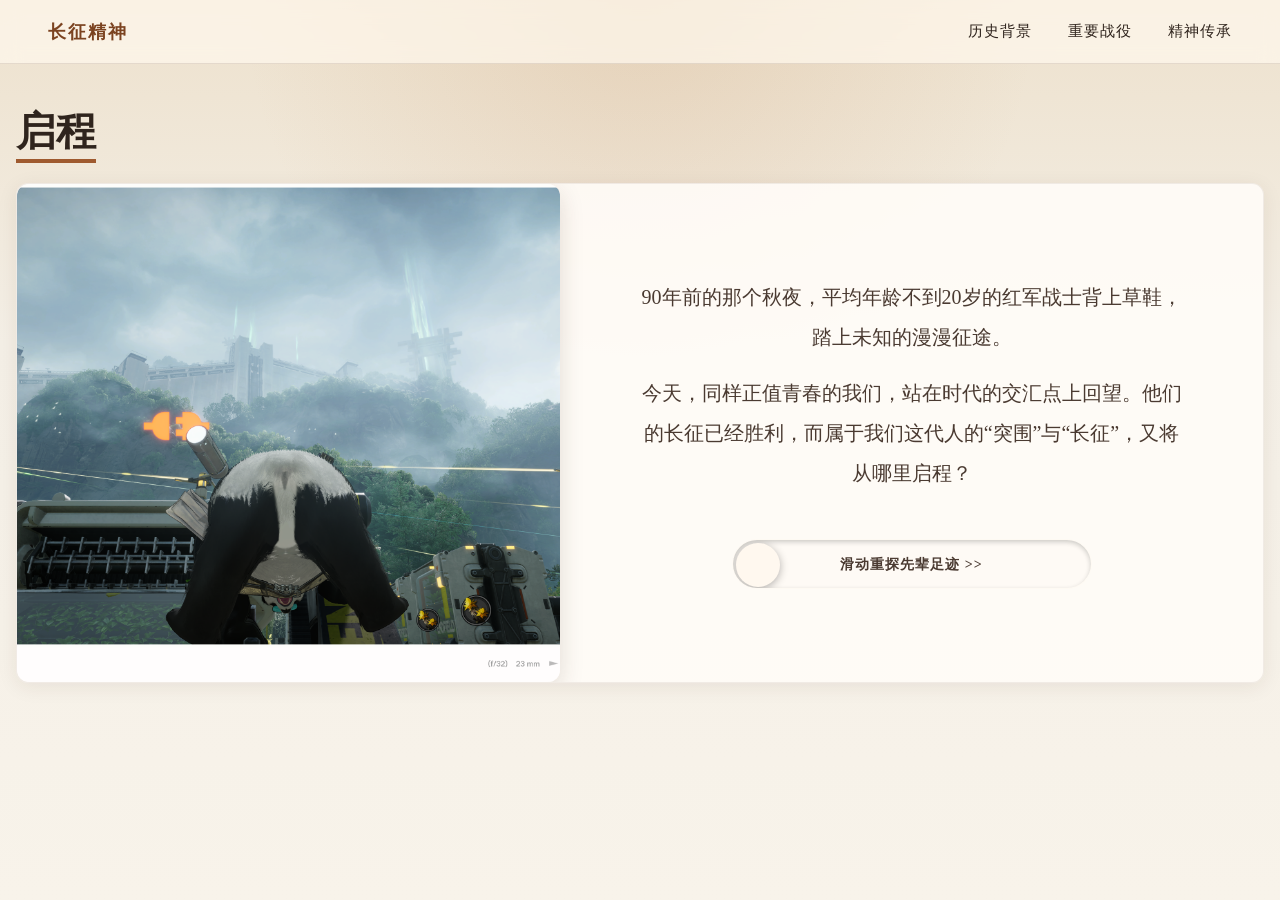
==== page2.html @ 182c7736 "Add files via upload" ====
<!DOCTYPE html>
<html lang="zh-CN">
<head>
    <meta charset="UTF-8">
    <meta name="viewport" content="width=device-width, initial-scale=1.0">
    <title>第二页</title>
    <link rel="stylesheet" href="css/page2.css">
</head>
<body>
    <!-- 顶部导航栏 -->
    <nav class="navbar">
        <a href="index.html" class="nav-logo">长征精神</a>
        <ul class="nav-links">
            <li>
                <a href="page2.html">历史背景</a>
                <ul class="submenu">
                    <li><a href="#">启程</a></li>
                    <li><a href="#">四渡赤水河</a></li>
                    <li><a href="#">巧渡金沙江</a></li>
                    <li><a href="#">飞夺泸定桥</a></li>
                    <li><a href="#">过雪山、过草地</a></li>
                    <li><a href="#">会宁会师</a></li>
                </ul>
            </li>
            <li><a href="#">重要战役</a></li>
            <li><a href="#">精神传承</a></li>
        </ul>
    </nav>
    <!-- 侧边路线图 -->
    <div class="route-wrapper">
        <div class="route-img">
            <img src="resources/img/长征路线图1.jpg">
            <svg class="route-line" viewBox="0 0 1255 900">
                <path d="M1033.5 807.5C815.5 918.5 594.4 736.1 560 714.5L516 685.5C539 843 369.5 776 319 776V572C382.6 559.2 350.833 526.333 327 511.5C361 447.1 377.833 387 382 365C437.6 318.6 472.833 248.333 483.5 219" fill="transparent" stroke="#a33" stroke-width="4" stroke-dasharray="16 8" id="route-path" />
                <g class="moving-star" id="star-group">
                    <image href="resources/img/红星.png" x="-15" y="-15" width="30" height="30" />
                    <text x="0" y="35" fill="black" font-size="18" font-weight="bold" text-anchor="middle">
                        中央红军
                    </text>
                </g>
            </svg>
        </div>
        <button class="route-btn">查看路线图</button>
    </div>
    <audio id="bg-music" src="resources/audio/五四特别版错位时空.m4a" loop></audio>
    <!-- 内容部分 -->
    <!--四渡赤水河视频-->
    <div class="video-wrapper">
        <p>待定</p>
        <video id="sidu-video" src="resources/video/待定.mp4" muted loop></video>
    </div>
    <!--正文-->
    <main class="main-content">
        <div class="first-content">
            <span class="chapter-title">启程</span>
            <article class="article-qicheng">
                <div class="main-card" id="card1">
                    <img src="resources/img/待定.png" alt="长征出发">
                    <div class="card-content">
                        <h3>启程 · 告别瑞金</h3>
                        <p>1934年10月，第五次反“围剿”失败。中央红军主力8.6万人趁着夜色跨过于都河，被迫实行战略转移。没有欢送，只有夜色与秋风，这是一场向着未知的悲壮远征，却意外成为了中国命运的伟大转折。</p>
                    </div>
                </div>
                <div class="text-content">
                    <p>90年前的那个秋夜，平均年龄不到20岁的红军战士背上草鞋，踏上未知的漫漫征途。</p>
                    <p>今天，同样正值青春的我们，站在时代的交汇点上回望。他们的长征已经胜利，而属于我们这代人的“突围”与“长征”，又将从哪里启程？</p>
                    <div class="slider-container">
                        <div class="slider-track">
                            <div class="slider-bg"></div>
                            <span class="slider-text">滑动重探先辈足迹 &gt;&gt;</span>
                            <div class="slider-handle"></div>
                        </div>
                    </div>
                </div>
            </article>
        </div>
        <div class="follow-content" id="follow-article">
            <span class="chapter-title">四渡赤水河</span>
            <article class="article-sidu">
                <div class="main-card" id="card1">
                    <img src="resources/img/待定.png" alt="长征出发">
                    <div class="card-content">
                        <h3>四渡赤水 · 伟人的“神来之笔”</h3>
                        <p>一场 3 万人对抗 40 万人的绝地反击。在川黔滇交界的崇山峻岭中，红军以高度的机动性，穿插迂回，硬生生在敌人的铜墙铁壁中撕开了一条生路。</p>
                    </div>
                </div>
                <h3 class="article-subtitle">兵力对比</h3>
                <div class="strength-comparison">
                    <div class="strength-card red-army">
                        <div class="army-label">中央红军</div>
                        <div class="army-number">30,000</div>
                        <p class="army-desc">装备简陋，刚经历湘江战役惨重损失，急需修整。</p>
                    </div>
                    <div class="vs-divider">VS</div>
                    <div class="strength-card enemy-army">
                        <div class="army-label">国民党军</div>
                        <div class="army-number">400,000+</div>
                        <p class="army-desc">多路合围，蒋介石坐镇贵阳督战，企图毕其功于一役。</p>
                    </div>
                </div>
                <h3 class="article-subtitle">四渡过程</h3>
                <section class="sticky-scroll-container" id="sidu-detail-section">
                    <div class="sticky-viewport">
                        <div class="timeline-container">
                            <div class="timeline-track">
                                <div class="timeline-progress" id="scroll-progress-bar"></div>
                            </div>
                            <div class="timeline-points">
                                <div class="point active"><span>一渡</span></div>
                                <div class="point"><span>二渡</span></div>
                                <div class="point"><span>三渡</span></div>
                                <div class="point"><span>四渡</span></div>
                            </div>
                        </div>
                        <div class="sticky-text-area">
                            <div class="scroll-card active" data-index="0">
                                <h2>一渡赤水</h2>
                                <h3>01. 兵围土城，转战扎西</h3>
                                <p>1935年1月，土城战役中，面对兵力与装备的悬殊差距以及源源不断的敌军后援，毛主席当机立断暂缓北渡长江计划。红军主力挥师向西，一渡赤水，成功拿下云南扎西地区，暂避敌方锋芒。</p>
                            </div>
                            <div class="scroll-card" data-index="1">
                                <h2>二渡赤水</h2>
                                <h3>02. 出其不意，杀回马枪</h3>
                                <p>1935年2月18日，红军突然从扎西掉头东进，二渡赤水。这记漂亮的“回马枪”打得贵州军阀措手不及，短短5天接连攻克桐梓、娄山关与遵义，以极小代价取得长征以来的首次大胜！</p>
                            </div>
                            <div class="scroll-card" data-index="2">
                                <h2>三渡赤水</h2>
                                <h3>03. 大张旗鼓，调虎离山</h3>
                                <p>1935年3月10日，面对30多万大军围剿，红军凭借破译的敌军密电，避开重兵防御的打鼓新场。随后大张旗鼓向西三渡赤水，以一个团佯装主力诱敌向川南，真正的主力则隐蔽在赤水河畔的深山中伺机而动。</p>
                            </div>
                            <div class="scroll-card" data-index="3">
                                <h2>四渡赤水</h2>
                                <h3>04. 兵临贵阳，跳出重围</h3>
                                <p>1935年3月21日，红军主力第四次东渡赤水。部队佯攻遵义，实则南下直逼贵阳，吓得亲自督战的蒋介石急调云南守军救援。红军趁机虚晃一枪，直插兵力空虚的云南，成功渡过金沙江，彻底跳出40万大军的包围圈！</p>
                            </div>
                        </div>
                        <div class="sticky-img-area">
                            <img src="resources/img/待定.png" class="scroll-img active" data-index="0" alt="兵临江畔">
                            <img src="resources/img/待定.png" class="scroll-img" data-index="1" alt="夺取渡船">
                            <img src="resources/img/待定.png" class="scroll-img" data-index="2" alt="七天七夜">
                            <img src="resources/img/待定.png" class="scroll-img" data-index="3" alt="七天七夜">
                        </div>
                    </div>
                </section>
                <div class="gap" id="sidu-gap">
                    <div class="quote-wrapper" id="sidu-quote-container">
                        <blockquote class="sidu-quote">
                            <p>长征是独一无二的，长征是无与伦比的。而四渡赤水又是“长征史上最光彩神奇的篇章”。</p>
                            <cite>哈里森·索尔兹伯里《长征——前所未闻的故事》</cite>
                        </blockquote>
                    </div>
                </div>
                <div class="blank"></div>
            </article>
            <span class="chapter-title">巧渡金沙江</span>
            <article class="article-qiaodu">
                <div class="main-card" id="card1">
                    <img src="resources/img/待定.png" alt="长征出发">
                    <div class="card-content">
                        <h3>巧渡金沙江 · 跃出数十万大军重围</h3>
                        <p>“金沙水拍云崖暖”。金沙江，两侧悬崖峭壁，江水波涛汹涌，是阻挡红军北上的天然绝境。前有天险，后有几十万追兵，红军在这里上演了一场堪称奇迹的“生死大渡河”，从此彻底跳出了敌人的包围圈，掌握了长征的战略主动权。</p>
                    </div>
                </div>
                <div class="data-panel" id="qiaodu-data-panel">
                    <div class="data-card">
                        <div class="data-number" data-target="6">0</div>
                        <div class="data-unit">只</div>
                        <div class="data-desc">仅靠找到的破旧木船</div>
                    </div>
                    <div class="data-card">
                        <div class="data-number" data-target="37">0</div>
                        <div class="data-unit">名</div>
                        <div class="data-desc">当地老船工不眠不休</div>
                    </div>
                    <div class="data-card">
                        <div class="data-number" data-target="7">0</div>
                        <div class="data-unit">天夜</div>
                        <div class="data-desc">历经极限往返运输</div>
                    </div>
                    <div class="data-card">
                        <div class="data-number" data-target="30000">0</div>
                        <div class="data-unit">人+</div>
                        <div class="data-desc">中央红军全部安全渡江</div>
                    </div>
                    <div class="data-card">
                        <div class="data-number" data-target="0">0</div>
                        <div class="data-unit">伤亡</div>
                        <div class="data-desc">奇迹般无一人掉队牺牲</div>
                    </div>
                </div>
                <div class="flip-cards-container">
                    <div class="flip-card">
                        <div class="flip-card-inner">
                            <div class="flip-card-front" style="background: linear-gradient(135deg, #1e3c72, #2a5298);">
                                <h2>01</h2>
                                <h3>虚指昆明</h3>
                                <p>调虎离山</p>
                            </div>
                            <div class="flip-card-back">
                                <h3>01. 兵临昆明城</h3>
                                <p>红军摆出攻打昆明的架势，惊得云南军阀龙云急调各地守军回防。这一招“调虎离山”，瞬间让金沙江沿岸兵力空虚，为渡江撕开了防线的缺口。</p>
                            </div>
                        </div>
                    </div>
                    <div class="flip-card">
                        <div class="flip-card-inner">
                            <div class="flip-card-front" style="background: linear-gradient(135deg, #134e5e, #71b280);">
                                <h2>02</h2>
                                <h3>神兵天降</h3>
                                <p>抢占渡口</p>
                            </div>
                            <div class="flip-card-back">
                                <h3>02. 奔袭皎平渡</h3>
                                <p>趁敌人主力回防，红军主力突然掉转锋芒，以每天百余里的极限急行军直扑金沙江。先遣队化装成国军，兵不血刃控制皎平渡，并找到了极为珍贵的6只木船。</p>
                            </div>
                        </div>
                    </div>

                    <div class="flip-card">
                        <div class="flip-card-inner">
                            <div class="flip-card-front" style="background: linear-gradient(135deg, #1b4f72, #0e6655);">
                                <h2>03</h2>
                                <h3>孤舟暗渡</h3>
                                <p>七天七夜</p>
                            </div>
                            <div class="flip-card-back">
                                <h3>03. 极限的摆渡</h3>
                                <p>江水急浪高无法架桥。在江岸熊熊篝火照明下，37位老船工歇人不歇船，历经七天七夜的极限奋战，将三万多名红军战士奇迹般地全部送过对岸。</p>
                            </div>
                        </div>
                    </div>

                    <div class="flip-card">
                        <div class="flip-card-inner">
                            <div class="flip-card-front" style="background: linear-gradient(135deg, #2c3e50, #3498db);">
                                <h2>04</h2>
                                <h3>毁船封江</h3>
                                <p>绝尘而去</p>
                            </div>
                            <div class="flip-card-back">
                                <h3>04. 望江兴叹的追兵</h3>
                                <p>当十几万追兵气喘吁吁赶到江边时，江面上空空如也，只剩下红军丢弃的破草鞋。隔着汹涌的金沙江，敌军只能望江兴叹，红军自此彻底跳出包围圈！</p>
                            </div>
                        </div>
                    </div>
                </div>
            </article>
            <article class="article-qicheng">
                <div class="main-card" id="card1">
                    <img src="resources/img/待定.png" alt="长征出发">
                    <div class="card-content">
                        <h3>启程 · 告别瑞金</h3>
                        <p>1934年10月，第五次反“围剿”失败。中央红军主力8.6万人趁着夜色跨过于都河，被迫实行战略转移。没有欢送，只有夜色与秋风，这是一场向着未知的悲壮远征，却意外成为了中国命运的伟大转折。</p>
                    </div>
                </div>
            </article>
            <article class="article-qicheng">
                <div class="main-card" id="card1">
                    <img src="resources/img/待定.png" alt="长征出发">
                    <div class="card-content">
                        <h3>启程 · 告别瑞金</h3>
                        <p>1934年10月，第五次反“围剿”失败。中央红军主力8.6万人趁着夜色跨过于都河，被迫实行战略转移。没有欢送，只有夜色与秋风，这是一场向着未知的悲壮远征，却意外成为了中国命运的伟大转折。</p>
                    </div>
                </div>
            </article>
        </div>
    </main>
    <script src="js/page2.js"></script>
</body>
</html>
---- css/page2.css ----
:root {
    --bg: #f4efe6;
    --text: #2f241d;
    --accent: #9f5a2f;
    --accent-dark: #7b4320;
    --line: rgba(71, 46, 29, 0.12);
}

* {
    box-sizing: border-box;
}

body {
    margin: 0;
    min-height: 100vh;
    font-family: "Microsoft YaHei", "Noto Serif SC", serif;
    color: var(--text);
    background:
        radial-gradient(circle at top, rgba(197, 148, 101, 0.22), transparent 36%),
        linear-gradient(180deg, #ede1cd 0%, var(--bg) 38%, #f8f3ea 100%);
    /* background-color: black; */
}
/*侧边栏*/
.route-wrapper {
    position: fixed;
    display: flex;
    top: 50%;
    right: 20px;
    z-index: 50;
    align-items: center;
    opacity: 0;
    visibility: hidden;
    transition: opacity 0.3s ease, visibility 0.3s ease;
}
.route-img {
    opacity: 0;
    visibility: hidden;
    position: absolute;
    right: calc(100% + 8px);
    border-radius: 12px;
    overflow: hidden;
    box-shadow: 0 8px 24px rgba(63, 37, 21, 0.2);
    border: 1px solid rgba(80, 51, 31, 0.15);
    transition: opacity 0.25s ease, visibility 0.25s ease;
    pointer-events: none;
}
.route-img img {
    display: block;
}
.moving-star {
    transition: offset-distance 0.1s ease-out;
}
.route-line {
    position: absolute;
    top: 0;
    left: 0;
    width: 100%;
    height: 100%;
    z-index: 2;
}
.route-line path{
    stroke: #FFF8E7;
    stroke-width: 4;
    filter: drop-shadow(0 0 2px #E63946) 
            drop-shadow(0 0 4px #E63946) 
            drop-shadow(0 0 8px #D62828);
    animation:route-flow;
    animation-duration: 1s;
    animation-timing-function: linear;
    animation-iteration-count: infinite;
}

.route-wrapper:hover .route-img {
    opacity: 1;
    visibility: visible;
    pointer-events: auto;
}

.route-btn {
    display: block;
    width: 100%;
    border: 0;
    border-radius: 999px;
    padding: 10px 20px;
    font-size: 14px;
    font-weight: 700;
    font-family: "Microsoft YaHei", "Noto Serif SC", serif;
    letter-spacing: 1px;
    color: #fff8ef;
    background: linear-gradient(135deg, var(--accent), #c77b45);
    cursor: pointer;
    box-shadow: 0 8px 20px rgba(88, 46, 22, 0.3);
    transition: transform 0.2s ease, background 0.2s ease;
}

.route-btn:hover {
    transform: translateY(-2px);
    background: linear-gradient(135deg, #b66636, var(--accent-dark));
}

/*顶部导航栏*/
.navbar {
    display: flex;
    align-items: center;
    justify-content: space-between;
    padding: 0 48px;
    height: 64px;
    background: rgba(255, 248, 238, 0.72);
    backdrop-filter: blur(10px);
    border-bottom: 1px solid rgba(71, 46, 29, 0.12);
    position: sticky;
    top: 0;
    z-index: 100;
}
.nav-links {
    list-style: none;
    margin: 0;
    padding: 0;
    display: flex;
    gap: 36px;
    height: 100%;
}
.nav-links >li {
    position: static;
    display: flex;
    align-items: center;
    height: 64px;
}
.nav-links > li > a {
    text-decoration: none;
    color: #2f241d;
    font-size: 15px;
    letter-spacing: 1px;
    padding: 6px 0;
    border-bottom: 2px solid transparent;
    transition: color 0.2s, border-color 0.2s;
}
.nav-links > li:hover > a {
    color: #9f5a2f;
    border-bottom-color: #9f5a2f;
}

.submenu {
    position: absolute;
    top: 64px;
    left: 0;
    right: 0;

    display: flex;
    justify-content: center;
    gap: 40px;
    list-style: none;
    margin: 0;

    height: 64px;
    padding: 16px 48px;
    overflow: hidden;

    background: rgba(255, 248, 238, 0.95);
    backdrop-filter: blur(10px);
    border-bottom: 1px solid transparent;
    box-shadow: 0 8px 20px rgba(63, 37, 21, 0);
    z-index: 99;

    opacity: 0;
    visibility: hidden;
    transform: translateY(-15px);
    
    transition: opacity 0.3s ease, visibility 0.3s ease, transform 0.3s ease;
}

.nav-links > li:hover .submenu {
    opacity: 1;
    visibility: visible; 
    transform: translateY(0);
}

.submenu li {
    display: flex;
    align-items: center;
}

.submenu li a {
    display: block;
    padding: 6px 16px;
    font-size: 15px;
    color: var(--text);
    text-decoration: none;
    white-space: nowrap;
    border-radius: 999px;
    transition: background 0.2s, color 0.2s;
    border-bottom: none;
}

.submenu li a:hover {
    background: rgba(159, 90, 47, 0.12);
    color: var(--accent);
}

.nav-logo {
    font-size: 18px;
    font-weight: 700;
    color: #7b4320;
    text-decoration: none;
    letter-spacing: 2px;
}

/*内容栏*/

.main-content {
    width: min(1540px, calc(100% - 32px));
    margin: 40px auto;
    display: flex;
    flex-direction: column;
    align-items: center;
    gap: 20px;

    transition: all 0.8s cubic-bezier(0.25, 0.8, 0.25, 1);
    transform-origin: right center;
}
.main-content.shifted {
    width: 50%;        /* 宽度收缩 */
    margin-right: 5%;   /* 紧贴屏幕左侧留出 5% */
    /* 强制右侧不分配边距 */
    margin-left: auto; 
}
.chapter-title {
    display: block;
    width: fit-content;
    font-size: 40px;
    border-bottom: 4px solid #9f5a2f;
    font-weight: bold;
}
.article-qicheng {
    grid-column: 1 / -1;
    display: flex;
    background: rgba(255, 252, 248, 0.9);
    border-radius: 12px;
    overflow: hidden;
    box-shadow: 0 4px 20px rgba(63, 37, 21, 0.08);
    border: 1px solid rgba(80, 51, 31, 0.08);
    min-height: 500px;
}
.main-card {
    flex: 1;
    position: relative;
    display: flex;
    border-radius: 12px;
    overflow: hidden;
    box-shadow: 0 8px 24px rgba(63, 37, 21, 0.15);
}

.main-card > img {
    width: 100%;
    height: 100%;
    object-fit: cover;
    display: block;
}

.card-content {
    position: absolute;
    inset: auto 0 0 0;
    padding: 60px 30px 30px;
    background: linear-gradient(to top, rgba(20, 10, 5, 0.95) 0%, rgba(20, 10, 5, 0.5) 60%, transparent 100%);
    color: #fff8ef;

    transform: translateY(100%);
    transition: transform 0.3s ease;
    display: flex;
    flex-direction: column;
    align-items: center;
    text-align: center;
}
.card-content h3 {
    margin: 0 0 16px 0;
    font-size: 26px;
    letter-spacing: 2px;
    border-bottom: 2px solid #9f5a2f;
    padding-bottom: 8px;
    display: inline-block;
}
.card-content p {
    margin: 0;
    font-size: 16px;
    line-height: 1.8;
    color: rgba(255, 248, 239, 0.85);
    opacity: 0; 
    transition: opacity 0.3s ease 0.1s;
    
    max-width: 700px; 
}
.text-content {
    flex: 1;
    padding: 60px 80px;
    display: flex;
    flex-direction: column;
    justify-content: center;
}
.text-content p {
    margin: 0 0 16px 0;
    font-size: 20px;
    line-height: 2;
    color: #4a3a31;
    text-align: center;
}
.article-text p:last-child {
    margin-bottom: 0;
}
.main-card:hover .card-content {
    transform: translateY(0); 
}
.main-card:hover .card-content p {
    opacity: 1; 
}
.main-card::after { display: none; }
.main-card > span { display: none; }

.first-content {
    display: flex;
    flex-direction: column;
    gap: 20px;
}

.follow-content {
    opacity: 0;
    visibility: hidden;
    transform: translateY(-20px);
    max-height: 0;
    overflow: hidden;
    margin-top: 0;
    transition: all 0.6s cubic-bezier(0.25, 0.8, 0.25, 1);
}

.follow-content.show {
    opacity: 1;
    visibility: visible;
    transform: translateY(0);
    max-height: 10000px;
    margin-top: 30px;
    transition: all 0.8s cubic-bezier(0.25, 0.8, 0.25, 1);
    position: relative;

    display: flex;
    flex-direction: column;
    gap: 20px;

    overflow: visible;
}
.video-wrapper {
    position: fixed;
    top: 0;
    left: 0;
    width: 40%;
    height: 100vh;
    padding: 40px;

    background: rgba(255, 248, 238, 0.95);
    box-shadow: -10px 0 30px rgba(0,0,0,0.1);
    z-index: 1;

    transform: translateX(-100%);
    opacity: 0;
    visibility: hidden;
    border-radius: 12px;

    display: flex;
    flex-direction: column;
    align-items: center;
    justify-content: center;

    transition: all 0.8s cubic-bezier(0.25, 0.8, 0.25, 1);
    overflow: hidden;
}
.video-wrapper.show {
    transform: translateX(0);
    opacity: 1;
    visibility: visible;
}
.video-wrapper video {
    width: 100%;
    border-radius: 12px;
    box-shadow: 0 8px 24px rgba(63, 37, 21, 0.3);
}
/* 滑动条容器样式 */
.slider-container {
    margin: 30px auto 0;
    width: 100%;
    max-width: 360px;
}
/* 滑动条轨道样式 */
.slider-track {
    position: relative;
    height: 50px;
    background-color: rgba(255, 248, 239, 0.15);
    border-radius: 25px;
    border: 1px solid rgba(255, 248, 239, 0.3);
    box-shadow: inset 0 2px 5px rgba(0,0,0,0.2);
    overflow: hidden;
}
/* 滑动条背景样式 */
.slider-bg {
    position: absolute;
    top: 0;
    left: 0;
    height: 100%;
    width: 0;
    background: linear-gradient(90deg, #9f5a2f, #C0392B);
    z-index: 2;
}
/* 滑动条文案样式 */
.slider-text {
    position: absolute;
    width: 100%;
    height: 100%;
    line-height: 50px;
    text-align: center;
    color: #4a3a31;
    font-size: 14px;
    font-weight: bold;
    letter-spacing: 1px;
    z-index: 1;
    pointer-events: none;
    user-select: none;
}
/* 滑动条句柄样式 */
.slider-handle {
    position: absolute;
    top: 3px;
    left: 3px;
    width: 44px;
    height: 44px;
    background-color: #fff8ef;
    border-radius: 50%;
    box-shadow: 0 2px 8px rgba(0,0,0,0.3);
    z-index: 3;
    display: flex;
    justify-content: center;
    align-items: center;
    font-size: 20px;
    cursor: grab;
    transition: background-color 0.3s ease;
}

.slider-handle:active {
    cursor: grabbing;
}
.slider-track.success .slider-text {
    color: #fff;
    text-shadow: 0 0 5px rgba(255,255,255,0.5);
}
/* 四渡赤水 */
.article-subtitle {
    margin: 40px 0;
    width: fit-content;
    border-bottom: 3px solid #9f5a2f;
}
.strength-comparison {
    display: flex;
    justify-content: space-between;
    align-items: center;
    gap: 20px;
    width: 100%;
}
.strength-card {
    flex: 1;
    min-height: 250px;
    padding: 30px;
    border-radius: 16px;
    text-align: center;
    transition: transform 0.3s ease;

    background: rgba(255, 255, 255, 0.5);
    border: 1px solid var(--line);

    display: flex;
    flex-direction: column;
    justify-content: center;
}
.red-army .army-number {
    font-size: 48px;
    font-weight: 900;
    color: #D62828;
    margin: 10px 0;
}
.enemy-army .army-number {
    font-size: 60px;
    font-weight: 900;
    color: #2f241d;
    margin: 10px 0;
}
.army-label {
    font-size: 18px;
    color: var(--accent);
    font-weight: bold;
    letter-spacing: 2px;
}
.vs-divider {
    font-size: 24px;
    font-weight: bold;
    color: var(--accent);
    font-style: italic;
    opacity: 0.5;
}

.strength-card:hover {
    transform: translateY(-5px);
}
/* 粘性滚动切换 */
.sticky-scroll-container {
    height: 300vh;
    position: relative;
    width: 100%;
}
/* 顶部时间轴 */
.timeline-container {
    position: absolute;
    top: 350px;
    left: 10%;
    width: 80%;
    z-index: 10;
}

.timeline-track {
    position: absolute;
    top: 15px;
    left: 0;
    width: 100%;
    height: 4px;
    background: rgba(159, 90, 47, 0.15);
    border-radius: 2px;
    z-index: 1;
}

.sticky-viewport {
    position: sticky;
    top: 0;
    height: 100vh;
    width: 100%;

    background: rgba(255, 252, 248, 0.95);
    box-shadow: 0 4px 20px rgba(63, 37, 21, 0.08);
    border: 1px solid rgba(80, 51, 31, 0.08);
    border-radius: 16px;
    overflow: hidden;

    display: flex;
    align-items: center;
    justify-content: center;
    overflow: hidden;
}

.timeline-points {
    position: relative;
    z-index: 2;
    display: flex;
    justify-content: space-between;
}

.point {
    width: 30px;
    height: 30px;
    background: var(--bg);
    border: 4px solid rgba(159, 90, 47, 0.2);
    border-radius: 50%;
    display: flex;
    justify-content: center;
    align-items: center;
    transition: all 0.4s ease;
}

.point span {
    position: absolute;
    top: -25px;
    font-size: 16px;
    font-weight: bold;
    color: rgba(74, 58, 49, 0.5);
    white-space: nowrap;
    transition: color 0.4s ease;
}

.point.active {
    border-color: #D62828;
    background: #D62828;
    box-shadow: 0 0 10px rgba(214, 40, 40, 0.4);
}

.point.active span {
    color: #D62828;
}

.timeline-progress {
    height: 100%;
    width: 0%;
    background: #D62828;
    border-radius: 2px;
    transition: width 0.4s ease;
}

.sticky-text-area {
    width: 40%;
    height: 60vh;
    position: relative;
    padding-left: 5%;
}

.sticky-img-area {
    width: 50%;
    height: 70vh;
    padding-right: 5%;
    margin-left: 50px;
    position: relative;
    display: flex;
    align-items: center;
    justify-content: center;
}

.scroll-card, .scroll-img {
    position: absolute;
    top: 50%;
    transform: translateY(-50%) scale(0.95);
    opacity: 0;
    visibility: hidden;
    transition: all 0.6s cubic-bezier(0.25, 0.8, 0.25, 1);
}

.scroll-img {
    width: 100%;
    border-radius: 16px;
    box-shadow: 0 10px 30px rgba(63, 37, 21, 0.2);
}

.scroll-card.active, .scroll-img.active {
    opacity: 1;
    visibility: visible;
    transform: translateY(-50%) scale(1);
}

.scroll-card h2 {
    font-size: 48px;
    color: var(--accent);
    margin-bottom: 10px;
    border-bottom: 4px solid var(--accent);
    display: inline-block;
}

.scroll-card h3 {
    font-size: 28px;
    color: #4a3a31;
    margin: 20px 0;
}

.scroll-card p {
    font-size: 18px;
    line-height: 1.8;
    color: #666;
}
/* 引言 */
.gap {
    height: 100vh;
    display: flex;
    justify-content: center;
    align-items: center;
}
.blank {
    height: 100vh;
}
.quote-wrapper {
    width: 100%;
    padding: 60px 20px 40px;
    display: flex;
    justify-content: center;
    align-items: center;
}
.sidu-quote {
    position: relative;
    max-width: 800px;
    margin: 0;
    padding: 50px 60px;
    text-align: center;
    
    background: linear-gradient(135deg, rgba(255, 252, 248, 0.8), rgba(255, 252, 248, 0.4));
    border-radius: 20px;
    border: 1px solid rgba(159, 90, 47, 0.15);
    box-shadow: 0 15px 35px rgba(63, 37, 21, 0.08);
    
    transition: transform 0.4s ease, box-shadow 0.4s ease;
}

.sidu-quote:hover {
    transform: translateY(-5px);
    box-shadow: 0 20px 45px rgba(63, 37, 21, 0.12);
}

.sidu-quote::before {
    content: '“';
    position: absolute;
    top: -20px;
    left: 20px;
    font-size: 160px; /* 极具视觉冲击力的巨大字号 */
    font-family: "Georgia", serif; /* 强制使用衬线体，更有引用的感觉 */
    color: rgba(159, 90, 47, 0.1); /* 主题色，极低透明度作为水印底纹 */
    line-height: 1;
    z-index: 0;
    pointer-events: none;
}
.sidu-quote p {
    position: relative;
    z-index: 1; /* 确保文字在巨型引号上方 */
    font-size: 26px;
    font-weight: 900;
    letter-spacing: 4px; /* 增加字间距，更显大气 */
    margin: 0 0 25px 0;
    text-shadow: 2px 2px 4px rgba(214, 40, 40, 0.1); /* 微微的红色光晕 */
}

.sidu-quote cite {
    position: relative;
    z-index: 1;
    display: block;
    font-size: 18px;
    color: #555;
    letter-spacing: 1px;
    text-align: right;
}

/* 巧渡金沙江 */
.data-panel {
    display: grid;
    grid-template-columns: repeat(5, 1fr);
    gap: 20px;
    margin: 50px 0;
    width: 100%;
}

.data-card {
    background: rgba(255, 255, 255, 0.6);
    border: 1px solid var(--line);
    border-radius: 16px;
    padding: 30px 15px;
    text-align: center;
    box-shadow: 0 4px 15px rgba(63, 37, 21, 0.05);
    transition: transform 0.3s ease, box-shadow 0.3s ease;
    
    display: flex;
    flex-direction: column;
    align-items: center;
    justify-content: center;
}

.data-card:hover {
    transform: translateY(-8px);
    box-shadow: 0 12px 25px rgba(63, 37, 21, 0.12);
}
/* 数字 */
.data-number {
    font-size: 52px;
    font-weight: 900;
    color: #D62828; 
    line-height: 1;
    margin-bottom: 5px;
}
/* 数字单位 */
.data-unit {
    font-size: 16px;
    font-weight: bold;
    color: var(--accent);
    margin-bottom: 15px;
    padding-bottom: 10px;
    border-bottom: 2px solid rgba(159, 90, 47, 0.2);
    width: 60%;
}
/* 底部描述文字 */
.data-desc {
    font-size: 14px;
    color: #555;
    line-height: 1.6;
}
/*翻转卡片*/
.flip-cards-container {
    display: grid;
    grid-template-columns: repeat(2,1fr);
    gap: 25px;
    width: 100%;
    margin: 40px 0;
}
.flip-card {
    background-color: transparent;
    height: 380px;
    perspective: 1000px;
    cursor: pointer;
}
.flip-card-inner {
    position: relative;
    width: 100%;
    height: 100%;
    text-align: center;
    transition: transform 0.8s cubic-bezier(0.4, 0.2, 0.2, 1);
    transform-style: preserve-3d;
}
.flip-card:hover .flip-card-inner {
    transform: rotateY(180deg);
}
/* 通用样式 */
.flip-card-front, .flip-card-back {
    position: absolute;
    width: 100%;
    height: 100%;
    -webkit-backface-visibility: hidden;
    backface-visibility: hidden;
    border-radius: 16px;
    box-shadow: 0 10px 30px rgba(63, 37, 21, 0.15);
    display: flex;
    flex-direction: column;
    justify-content: center;
    align-items: center;
    padding: 30px;
}
/* 正面专属样式 */
.flip-card-front {
    color: #fff8ef;
}
.flip-card-front h2 {
    font-size: 80px;
    font-weight: 900;
    opacity: 0.15;
    position: absolute;
    top: -10px;
    left: 20px;
    margin: 0;
    font-family: "Georgia", serif;
}
.flip-card-front h3 {
    font-size: 32px;
    margin: 0 0 10px 0;
    letter-spacing: 2px;
    z-index: 1;
}
.flip-card-front p {
    font-size: 18px;
    opacity: 0.8;
    z-index: 1;
    letter-spacing: 1px;
}
/* 背面专属样式 */
.flip-card-back {
    background: #1a2a22;
    color: #fff8ef;
    transform: rotateY(180deg);
}
.flip-card-back h3 {
    font-size: 22px;
    color: #e6b981;
    border-bottom: 2px solid rgba(230, 185, 129, 0.3);
    padding-bottom: 12px;
    margin-bottom: 20px;
    width: 100%;
}
.flip-card-back p {
    font-size: 15px;
    line-height: 1.8;
    text-align: justify;
    color: rgba(255, 248, 239, 0.85);
}

@media (max-width: 840px) {
    .main-content {
        grid-template-columns: repeat(2, 1fr);
    }
}

@media (max-width: 480px) {
    .main-content {
        grid-template-columns: 1fr;
    }

    .navbar {
        padding: 0 20px;
    }
}

@media (max-width: 768px) {
    .strength-comparison {
        flex-direction: column;
    }
    .vs-divider {
        margin: 10px 0;
    }
}

@media (max-width: 1024px) {
    .data-panel { grid-template-columns: repeat(3, 1fr); }
}
@media (max-width: 600px) {
    .data-panel { grid-template-columns: repeat(2, 1fr); }
}

@media (max-width: 1200px) {
    .flip-cards-container { grid-template-columns: repeat(2, 1fr); }
}
@media (max-width: 600px) {
    .flip-cards-container { grid-template-columns: 1fr; }
    .flip-card { height: 320px; }
}

@keyframes route-flow {
    from{
        stroke-dashoffset: 24;
    }
    to{
        stroke-dashoffset: 0;
    }
}
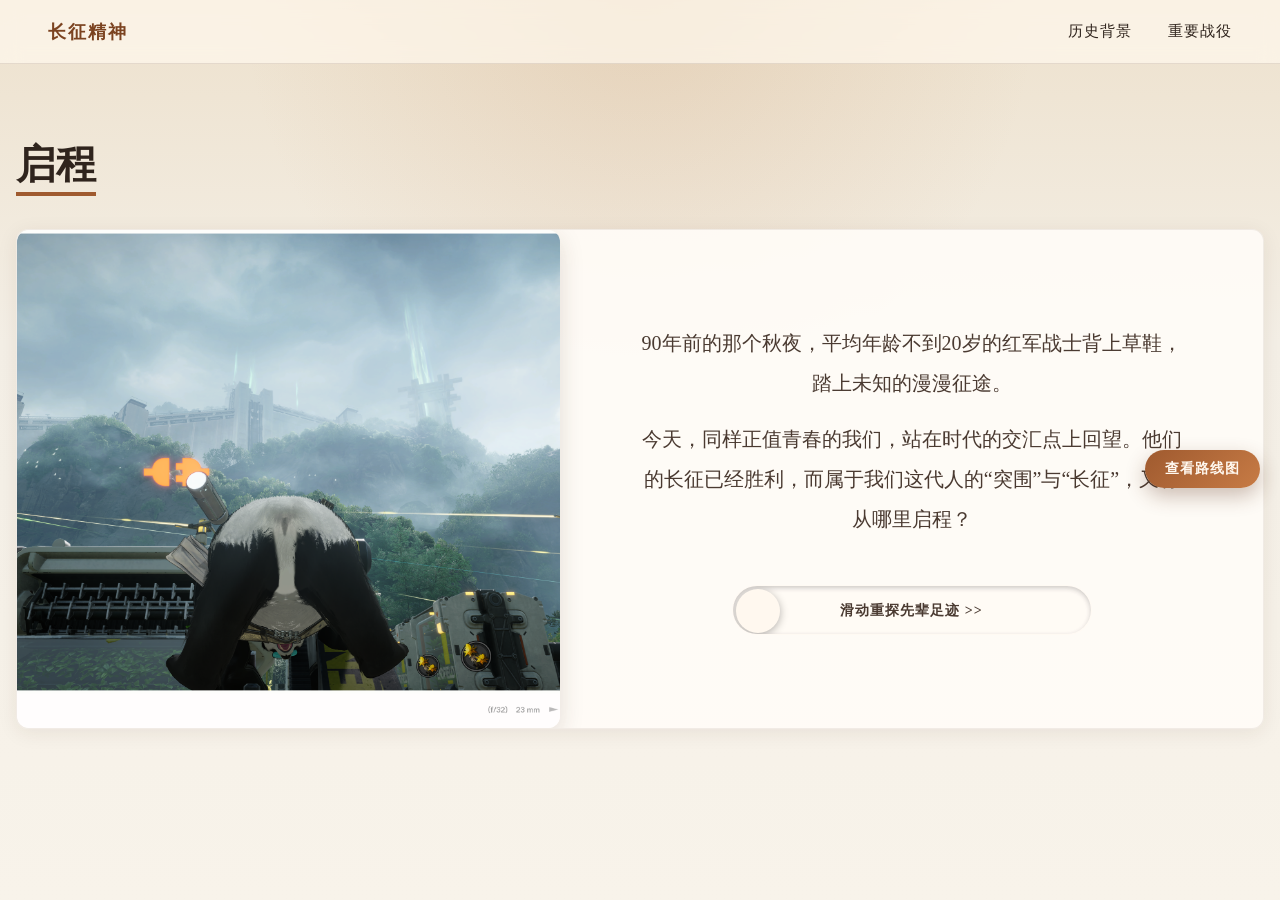
==== commit e8c42b3a: "Add files via upload" ====
--- a/page2.html
+++ b/page2.html
@@ -7,6 +7,8 @@
     <link rel="stylesheet" href="css/page2.css">
 </head>
 <body>
+    <canvas id="rain-canvas"></canvas>
+    <canvas id="snow-canvas"></canvas>
     <!-- 顶部导航栏 -->
     <nav class="navbar">
         <a href="index.html" class="nav-logo">长征精神</a>
@@ -14,16 +16,15 @@
             <li>
                 <a href="page2.html">历史背景</a>
                 <ul class="submenu">
-                    <li><a href="#">启程</a></li>
-                    <li><a href="#">四渡赤水河</a></li>
-                    <li><a href="#">巧渡金沙江</a></li>
-                    <li><a href="#">飞夺泸定桥</a></li>
-                    <li><a href="#">过雪山、过草地</a></li>
-                    <li><a href="#">会宁会师</a></li>
+                    <li><a href="#chapter1">启程</a></li>
+                    <li><a href="#chapter2">四渡赤水河</a></li>
+                    <li><a href="#chapter3">巧渡金沙江</a></li>
+                    <li><a href="#chapter4">飞夺泸定桥</a></li>
+                    <li><a href="#chapter5">过雪山、过草地</a></li>
+                    <li><a href="#chapter6">会宁会师</a></li>
                 </ul>
             </li>
-            <li><a href="#">重要战役</a></li>
-            <li><a href="#">精神传承</a></li>
+            <li><a href="page3.html">重要战役</a></li>
         </ul>
     </nav>
     <!-- 侧边路线图 -->
@@ -33,10 +34,14 @@
             <svg class="route-line" viewBox="0 0 1255 900">
                 <path d="M1033.5 807.5C815.5 918.5 594.4 736.1 560 714.5L516 685.5C539 843 369.5 776 319 776V572C382.6 559.2 350.833 526.333 327 511.5C361 447.1 377.833 387 382 365C437.6 318.6 472.833 248.333 483.5 219" fill="transparent" stroke="#a33" stroke-width="4" stroke-dasharray="16 8" id="route-path" />
                 <g class="moving-star" id="star-group">
-                    <image href="resources/img/红星.png" x="-15" y="-15" width="30" height="30" />
+                    <image href="resources/icon/红星.png" x="-15" y="-15" width="30" height="30" />
                     <text x="0" y="35" fill="black" font-size="18" font-weight="bold" text-anchor="middle">
                         中央红军
                     </text>
+                    
+                </g>
+                <g class="test" id="test-g">
+                    <image href="resources/icon/红星.png" x="-20" y="-20" width="40" height="40" />
                 </g>
             </svg>
         </div>
@@ -52,7 +57,7 @@
     <!--正文-->
     <main class="main-content">
         <div class="first-content">
-            <span class="chapter-title">启程</span>
+            <h2 class="chapter-title" id="chapter1">启程</h2>
             <article class="article-qicheng">
                 <div class="main-card" id="card1">
                     <img src="resources/img/待定.png" alt="长征出发">
@@ -75,9 +80,9 @@
             </article>
         </div>
         <div class="follow-content" id="follow-article">
-            <span class="chapter-title">四渡赤水河</span>
+            <h2 class="chapter-title" id="chapter2">四渡赤水河</h2>
             <article class="article-sidu">
-                <div class="main-card" id="card1">
+                <div class="main-card" id="card2">
                     <img src="resources/img/待定.png" alt="长征出发">
                     <div class="card-content">
                         <h3>四渡赤水 · 伟人的“神来之笔”</h3>
@@ -142,9 +147,9 @@
                         </div>
                     </div>
                 </section>
-                <div class="gap" id="sidu-gap">
+                <div class="cite-wrapper" id="sidu-gap">
                     <div class="quote-wrapper" id="sidu-quote-container">
-                        <blockquote class="sidu-quote">
+                        <blockquote class="quote">
                             <p>长征是独一无二的，长征是无与伦比的。而四渡赤水又是“长征史上最光彩神奇的篇章”。</p>
                             <cite>哈里森·索尔兹伯里《长征——前所未闻的故事》</cite>
                         </blockquote>
@@ -152,9 +157,9 @@
                 </div>
                 <div class="blank"></div>
             </article>
-            <span class="chapter-title">巧渡金沙江</span>
+            <h2 class="chapter-title" id="chapter3">巧渡金沙江</h2>
             <article class="article-qiaodu">
-                <div class="main-card" id="card1">
+                <div class="main-card" id="card3">
                     <img src="resources/img/待定.png" alt="长征出发">
                     <div class="card-content">
                         <h3>巧渡金沙江 · 跃出数十万大军重围</h3>
@@ -245,24 +250,153 @@
                     </div>
                 </div>
             </article>
-            <article class="article-qicheng">
-                <div class="main-card" id="card1">
-                    <img src="resources/img/待定.png" alt="长征出发">
-                    <div class="card-content">
-                        <h3>启程 · 告别瑞金</h3>
-                        <p>1934年10月，第五次反“围剿”失败。中央红军主力8.6万人趁着夜色跨过于都河，被迫实行战略转移。没有欢送，只有夜色与秋风，这是一场向着未知的悲壮远征，却意外成为了中国命运的伟大转折。</p>
-                    </div>
-                </div>
-            </article>
-            <article class="article-qicheng">
-                <div class="main-card" id="card1">
-                    <img src="resources/img/待定.png" alt="长征出发">
-                    <div class="card-content">
-                        <h3>启程 · 告别瑞金</h3>
-                        <p>1934年10月，第五次反“围剿”失败。中央红军主力8.6万人趁着夜色跨过于都河，被迫实行战略转移。没有欢送，只有夜色与秋风，这是一场向着未知的悲壮远征，却意外成为了中国命运的伟大转折。</p>
-                    </div>
-                </div>
-            </article>
+            <h2 class="chapter-title" id="chapter4">飞夺泸定桥</h2>
+            <article class="article-feiduo" id="feiduo-section">
+
+                <div class="main-card" id="card4">
+                    <img src="resources/img/待定.png" alt="长征出发">
+                    <div class="card-content">
+                        <h3>飞夺泸定桥 · 铁索寒风中的生死突击</h3>
+                        <p>“大渡桥横铁索寒”。大渡河，水流湍急如雷，两岸是犹如刀削的悬崖峭壁。前有难以逾越的天险，后有薛岳几十万大军的疯狂追击。红军在这里，不仅要和全副武装的敌人抢时间，更要和人类的生理极限掰手腕。退一步，就是万丈深渊；前进一步，是枪林弹雨。</p>
+                    </div>
+                </div>
+                <div class="luding-speed-section">
+                    <div class="speed-title">昼夜狂奔 <span>240</span> 里</div>
+                    <div class="speed-track">
+                        <div class="speed-progress" id="speed-progress"></div>
+                    </div>
+                    <div class="speed-markers">
+                        <span>接下死命令</span>
+                        <span>暴雨如注</span>
+                        <span>对岸火光</span>
+                        <span>神兵天降</span>
+                    </div>
+                    <p class="speed-desc">为了抢在敌军增援前拿下桥头，红四团在倾盆大雨与极度饥饿中，一昼夜狂奔120公里。没有火把，就摸黑前进；甚至与对岸的敌军隔河并行。这不仅是急行军，更是超越人类生理极限的奇迹。</p>
+                </div>
+
+                <div class="luding-assault-container">
+                    <div class="assault-card">
+                        <div class="chain-decoration"></div>
+                        <h4>抽空的桥板</h4>
+                        <p>长百余米、由13根铁索组成的吊桥，大部分木板已被敌人抽飞。脚下是震耳欲聋、卷起数米高浪花的汹涌江水，连站稳都成奢望。</p>
+                    </div>
+                    <div class="assault-card">
+                        <div class="chain-decoration"></div>
+                        <h4>死亡的火网</h4>
+                        <p>对岸的桥头堡里，敌人的机枪正吐着火舌，交织成密集的火力网，企图将红军彻底阻挡在冰冷的大渡河畔。</p>
+                    </div>
+                    <div class="assault-card highlight">
+                        <div class="chain-decoration"></div>
+                        <h4>血肉的丰碑</h4>
+                        <p>22名勇士将驳壳枪插在腰间，背着马刀和手榴弹，手攀铁索，脚踩铁环，迎着弹雨以血肉之躯一步步蹚开了一条生路！</p>
+                    </div>
+                </div>
+            </article>
+            <h2 class="chapter-title" id="chapter5">过雪山、过草地</h2>
+            <article class="article-guoxue" id="xueshan-section">
+                <div class="main-card" id="card5">
+                    <img src="resources/img/待定.png" alt="长征出发">
+                    <div class="card-content">
+                        <h3>过雪山草地 · 挑战人类生存极限的悲壮行军</h3>
+                        <p>甩开了敌兵的重重围堵，红军却迎来了长征途中最残酷的“自然之敌”。皑皑雪山，飞鸟绝迹；茫茫草地，暗藏杀机。在这里，夺走战士生命的不再是枪林弹雨，而是极寒、缺氧与饥饿。这是一场没有硝烟的战争，是凭借纯粹的信仰与钢铁意志，一步步生生蹚出来的生存奇迹。</p>
+                    </div>
+                </div>
+                <div class="xuecao-scroll-container">
+                    <div class="xueshan-card show">
+                        <div class="main-card">
+                            <img src="resources/img/待定.png" alt="长征出发">
+                            <div class="card-content xuecao-card-container">
+                                <h3>过雪山 · 飞鸟绝迹的死亡之巅</h3>
+                                <p>海拔四千多米的夹金山，终年积雪，空气稀薄。绝大多数南方籍的红军战士，身上只有单薄的秋衣和磨破的草鞋，迎着零下二三十度的狂风暴雪艰难跋涉。在这里，没有震耳欲聋的枪炮声，只有令人窒息的寂静与极寒。高海拔缺氧让人头痛欲裂，一旦有人因体力不支坐下喘息，寒气便会瞬间冻僵血液，化作雪山上永远的路标。这不仅是一次行军，更是一场凭借纯粹信仰与残酷自然展开的殊死搏斗。</p>
+                            </div>
+                        </div>
+                        <div class="xuecao-detail">
+                            <div class="xuecao-detail-card">
+                                <h4>单衣与草鞋</h4>
+                                <p>面对海拔 4000 多米、气温零下二三十度的夹金山，绝大多数南方籍红军战士身上只有单薄的秋衣和破烂的草鞋，连御寒的辣椒都成了奢侈的救命药。</p>
+                            </div>
+                            <div class="xuecao-detail-card">
+                                <h4>坐下即永别</h4>
+                                <p>高海拔缺氧让人头痛欲裂、呼吸困难。在冰雪中，一旦有人因体力不支坐下休息，极寒瞬间就会冻僵血液，再也无法站起，化作雪山上永远的路标。</p>
+                            </div>
+                        </div>
+                    </div>
+                    <div class="caodi-card">
+                        <div class="main-card">
+                            <img src="resources/img/待定.png" alt="长征出发">
+                            <div class="card-content xuecao-card-container">
+                                <h3>过草地 · 吞噬生命的绿色深渊</h3>
+                                <p>广袤的松潘草地看似平静，实则遍布着致命的黑水与淤泥。在这片方圆数百里连一棵树都找不到的荒野中，红军迎来了比雪山更令人绝望的考验——断粮与泥沼。干粮耗尽后，挖野草、吃树皮，甚至将随身的皮带和马鞍用水煮软切碎吞下，只为能再往前迈出一步。狂风暴雨的寒夜里，找不到一块干燥的平地，战士们只能背靠背坐在冰冷的泥水中取暖。无数年轻的生命没有倒在敌人的枪口下，却永远沉睡在了这片苍茫的野草之中。</p>
+                            </div>
+                        </div>
+                        <div class="xuecao-detail">
+                            <div class="xuecao-detail-card">
+                                <h4>吃人的泥沼</h4>
+                                <p>广袤的松潘草地看似平静，实则遍布致命的黑水淤泥。一旦踩破草皮陷进去，越挣扎陷得越深，战友们只能眼睁睁看着彼此被无情的泥沼吞没。</p>
+                            </div>
+                            <div class="xuecao-detail-card">
+                                <h4>皮带与草根</h4>
+                                <p>茫茫草地荒无人烟，干粮耗尽后，红军只能靠挖野菜、吃草根维生。当野菜也被挖光，战士们甚至将皮带、马鞍用水煮软后切碎吞下，只为能再往前走一步。</p>
+                            </div>
+                            <div class="xuecao-detail-card">
+                                <h4>背靠背的寒夜</h4>
+                                <p>广袤的沼泽中找不到一块干燥的宿营地。狂风暴雨的夜晚，战士们只能背靠背坐在冰冷的泥水里，用彼此的体温扛过漫漫长夜。</p>
+                            </div>
+                        </div>
+                    </div>
+                    <div class="guocao-nav-container">
+                        <button class="left-btn">
+                            <svg class="flip-svg" viewBox="0 0 1024 1024" xmlns="http://www.w3.org/2000/svg">
+                                <path d="M385.536 102.4l398.848 364.544c12.288 10.752 19.456 26.624 19.456 43.008s-7.168 32.256-19.456 43.008l-398.848 364.544c-18.944 17.92-46.08 23.552-70.656 14.336s-40.96-31.232-43.52-57.344V145.408c2.048-26.112 18.944-48.128 43.52-57.344 24.064-9.216 51.712-3.584 70.656 14.336z" fill="#ffffff"></path>
+                            </svg>
+                        </button>
+                        <div>
+                            <div class="nav-ball"></div>
+                            <div class="nav-ball"></div>
+                        </div>
+                        <button class="right-btn">
+                            <svg class="svg" viewBox="0 0 1024 1024" xmlns="http://www.w3.org/2000/svg">
+                                <path d="M385.536 102.4l398.848 364.544c12.288 10.752 19.456 26.624 19.456 43.008s-7.168 32.256-19.456 43.008l-398.848 364.544c-18.944 17.92-46.08 23.552-70.656 14.336s-40.96-31.232-43.52-57.344V145.408c2.048-26.112 18.944-48.128 43.52-57.344 24.064-9.216 51.712-3.584 70.656 14.336z" fill="#ffffff"></path>
+                            </svg>
+                        </button>
+                    </div>
+                </div>
+            </article>
+            <h2 class="chapter-title" id="chapter6">会宁会师</h2>
+            <article class="article-huining" id="huining-section">
+                <div class="main-card" id="card5">
+                    <img src="resources/img/待定.png" alt="长征出发">
+                    <div class="card-content">
+                        <h3>三军大会师 · 照亮革命的黎明</h3>
+                        <p>1936年10月，历经两年多辗转大半个中国的九死一生，红一、红二、红四方面军终于在甘肃会宁和宁夏将台堡胜利会师。当衣衫褴褛却目光如炬的战友们紧紧相拥、喜极而泣时，这段跨越14个省、长达两万五千里的史诗远征，终于画上了震撼世界的句号。长征结束了，但长征精神的火种，才刚刚燎原。</p>
+                    </div>
+                </div>
+
+
+                <div class="huining-cards">
+                    <div class="h-card">
+                        <h4>红旗漫卷</h4>
+                        <p>会宁城头，红旗漫卷。当不同番号的部队相见时，许多人甚至连名字都叫不出，只是死死抱在一起痛哭。他们有的失去了双腿，有的满身伤痕，但每个人身上都闪耀着一种不可战胜的光芒。</p>
+                    </div>
+                    <div class="h-card">
+                        <h4>三军铁流</h4>
+                        <p>虽历经惨烈的减员，但在会师的这一刻，三支钢铁洪流汇聚成了一股无坚不摧的力量。中国共产党和红军在这场残酷的淘汰赛中浴火重生，锻造出了一支千锤百炼的核心队伍。</p>
+                    </div>
+                    <div class="h-card highlight">
+                        <h4>两万五千里</h4>
+                        <p>击退百万穷追猛打的敌军，翻越18座连绵起伏的雪山，渡过24条汹涌澎湃的河流……这个不可思议的数字，从此成为了人类挑战自身极限、追求崇高理想的永恒代名词。</p>
+                    </div>
+                </div>
+            </article>
+            <div class="cite-wrapper" id="end-cite">
+                <div class="quote-wrapper">
+                    <blockquote onclick="window.location.href='page3.html'" class="quote" id="end-quote">
+                        <p>时空流转，青春的考卷已交到我们手中。
+没有硝烟，却有同样需要跨越的‘雪山’与‘草地’。我们的长征，正写在祖国的大地上，写在每一个不甘平庸的选择里。</p>
+                        <cite>点击卡片，听听新时代青年的回声</cite>
+                    </blockquote>
+                </div>
+            </div>
         </div>
     </main>
     <script src="js/page2.js"></script>
--- a/css/page2.css
+++ b/css/page2.css
@@ -9,7 +9,9 @@
 * {
     box-sizing: border-box;
 }
-
+html {
+  scroll-behavior: smooth;
+}
 body {
     margin: 0;
     min-height: 100vh;
@@ -19,7 +21,13 @@
         radial-gradient(circle at top, rgba(197, 148, 101, 0.22), transparent 36%),
         linear-gradient(180deg, #ede1cd 0%, var(--bg) 38%, #f8f3ea 100%);
     /* background-color: black; */
-}
+
+    overflow-x: hidden;
+}
+h2 {
+    scroll-margin-top: 128px; /*点导航栏时跳转到h2标题上方*/
+}
+
 /*侧边栏*/
 .route-wrapper {
     position: fixed;
@@ -31,6 +39,11 @@
     opacity: 0;
     visibility: hidden;
     transition: opacity 0.3s ease, visibility 0.3s ease;
+}
+
+.route-wrapper.show {
+    opacity: 1;
+    visibility: visible;
 }
 .route-img {
     opacity: 0;
@@ -318,7 +331,7 @@
 .first-content {
     display: flex;
     flex-direction: column;
-    gap: 20px;
+    gap: 0;
 }
 
 .follow-content {
@@ -335,14 +348,17 @@
     opacity: 1;
     visibility: visible;
     transform: translateY(0);
-    max-height: 10000px;
+    max-height: none;
     margin-top: 30px;
-    transition: all 0.8s cubic-bezier(0.25, 0.8, 0.25, 1);
+    transition: opacity 0.8s cubic-bezier(0.25, 0.8, 0.25, 1),
+                visibility 0.8s cubic-bezier(0.25, 0.8, 0.25, 1),
+                transform 0.8s cubic-bezier(0.25, 0.8, 0.25, 1),
+                margin-top 0.8s cubic-bezier(0.25, 0.8, 0.25, 1);
     position: relative;
 
     display: flex;
     flex-direction: column;
-    gap: 20px;
+    gap: 0;
 
     overflow: visible;
 }
@@ -514,7 +530,7 @@
 /* 顶部时间轴 */
 .timeline-container {
     position: absolute;
-    top: 350px;
+    top: min(350px,15vh);
     left: 10%;
     width: 80%;
     z-index: 10;
@@ -655,7 +671,7 @@
     color: #666;
 }
 /* 引言 */
-.gap {
+.cite-wrapper {
     height: 100vh;
     display: flex;
     justify-content: center;
@@ -671,7 +687,7 @@
     justify-content: center;
     align-items: center;
 }
-.sidu-quote {
+.quote {
     position: relative;
     max-width: 800px;
     margin: 0;
@@ -686,34 +702,35 @@
     transition: transform 0.4s ease, box-shadow 0.4s ease;
 }
 
-.sidu-quote:hover {
+.quote:hover {
     transform: translateY(-5px);
     box-shadow: 0 20px 45px rgba(63, 37, 21, 0.12);
 }
 
-.sidu-quote::before {
+.quote::before {
     content: '“';
     position: absolute;
     top: -20px;
     left: 20px;
-    font-size: 160px; /* 极具视觉冲击力的巨大字号 */
-    font-family: "Georgia", serif; /* 强制使用衬线体，更有引用的感觉 */
+    font-size: 160px; 
+    font-family: "Georgia", serif; /* 强制使用衬线体 */
     color: rgba(159, 90, 47, 0.1); /* 主题色，极低透明度作为水印底纹 */
     line-height: 1;
     z-index: 0;
     pointer-events: none;
 }
-.sidu-quote p {
+.quote p {
     position: relative;
     z-index: 1; /* 确保文字在巨型引号上方 */
     font-size: 26px;
     font-weight: 900;
-    letter-spacing: 4px; /* 增加字间距，更显大气 */
+    letter-spacing: 4px; /* 增加字间距 */
     margin: 0 0 25px 0;
-    text-shadow: 2px 2px 4px rgba(214, 40, 40, 0.1); /* 微微的红色光晕 */
-}
-
-.sidu-quote cite {
+    text-shadow: 2px 2px 4px rgba(214, 40, 40, 0.1); /* 微微红色光晕 */
+    color: black;
+}
+
+.quote cite {
     position: relative;
     z-index: 1;
     display: block;
@@ -861,6 +878,427 @@
     text-align: justify;
     color: rgba(255, 248, 239, 0.85);
 }
+/* 飞夺泸定桥 */
+body::before {
+    content: "";
+    position: fixed;
+    top: 0; left: 0; right: 0; bottom: 0;
+    background: linear-gradient(135deg, #090E17 0%, #151719 50%, #1E2226 100%);
+    z-index: -1;
+    opacity: 0;
+    pointer-events: none; 
+    transition: opacity 1.2s cubic-bezier(0.4, 0, 0.2, 1); /* 1.2秒渐变 */
+}
+body.dark-theme::before {
+    opacity: 1;
+}
+body.dark-theme {
+    color: #E2E8F0;
+    --line: rgba(255, 255, 255, 0.15);
+}
+
+
+body.dark-theme .chapter-title {
+    color: #E2E8F0;
+    border-bottom-color: #E2E8F0;
+    text-shadow: 0 2px 10px rgba(255, 255, 255, 0.1);
+}
+
+
+body.dark-theme .card-content h3 {
+    border-bottom-color: #E2E8F0;
+}
+
+.luding-speed-section {
+    margin: 40px 0;
+    padding: 40px;
+    background: rgba(0, 0, 0, 0.3);
+    border-radius: 12px;
+    border-left: 4px solid #8B0000;
+}
+.speed-title {
+    font-size: 28px;
+    color: var(--text);
+    margin-bottom: 10px;
+}
+.speed-title span {
+    font-size: 56px;
+    color: #D62828;
+    font-weight: 900;
+    font-style: italic;
+    text-shadow: 0 0 15px rgba(214, 40, 40, 0.4);
+}
+.speed-track {
+    height: 6px;
+    background: rgba(255, 255, 255, 0.1);
+    border-radius: 3px;
+    position: relative;
+    margin: 20px 0;
+}
+.speed-progress {
+    position: absolute;
+    top: 0; left: 0;
+    height: 100%;
+    width: 0%;
+    background: linear-gradient(90deg, #8B0000, #ff4d4d);
+    border-radius: 3px;
+    box-shadow: 0 0 20px rgba(214, 40, 40, 0.8);
+    transition: width 2.5s cubic-bezier(0.2, 0.8, 0.2, 1); /* 2.5秒动画 */
+}
+.speed-markers {
+    display: flex;
+    justify-content: space-between;
+    margin-top: 25px;
+    color: rgba(226, 232, 240, 0.5);
+    font-size: 14px;
+    font-weight: bold;
+    letter-spacing: 1px;
+}
+.speed-desc {
+    color: rgba(226, 232, 240, 0.8);
+    line-height: 1.8;
+    font-size: 16px;
+    margin-top: 20px;
+}
+
+
+.luding-assault-container {
+    display: grid;
+    grid-template-columns: repeat(3, 1fr);
+    gap: 25px;
+    margin-bottom: 40px;
+    width: 100%;
+}
+.assault-card {
+    background: linear-gradient(180deg, rgba(20, 22, 25, 0.8) 0%, rgba(30, 34, 38, 0.8) 100%);
+    border: 1px solid rgba(255, 255, 255, 0.05);
+    border-top: 4px solid #444;
+    padding: 50px 30px 40px;
+    position: relative;
+    transition: all 0.3s ease;
+}
+.assault-card:hover {
+    transform: translateY(-8px);
+    background: linear-gradient(180deg, rgba(30, 34, 38, 0.9) 0%, rgba(40, 45, 50, 0.9) 100%);
+    box-shadow: 0 15px 30px rgba(0, 0, 0, 0.6);
+}
+.assault-card h4 {
+    font-size: 24px;
+    color: #E2E8F0;
+    margin: 0 0 20px 0;
+    letter-spacing: 1px;
+}
+.assault-card p {
+    color: rgba(226, 232, 240, 0.7);
+    line-height: 1.8;
+    font-size: 15px;
+}
+
+.assault-card.highlight {
+    border-top: 4px solid #D62828;
+}
+.assault-card.highlight h4 {
+    color: #D62828;
+}
+
+.chain-decoration {
+    position: absolute;
+    top: -20px;
+    left: 50%;
+    transform: translateX(-50%);
+    width: 36px;
+    height: 20px;
+    border: 5px solid #555;
+    border-radius: 20px 20px 0 0;
+    border-bottom: none;
+}
+.assault-card.highlight .chain-decoration {
+    border-color: #D62828;
+    box-shadow: 0 -5px 15px rgba(214, 40, 40, 0.3);
+}
+/* 过雪山 */
+#snow-canvas {
+    position: fixed;
+    top: 0;
+    left: 0;
+    width: 100vw;
+    height: 100vh;
+    z-index: 1;
+    pointer-events: none; /* 让鼠标穿透画布 */
+
+    opacity: 0; 
+    transition: opacity 1.5s ease;
+}
+#rain-canvas {
+    position: fixed;
+    top: 0;
+    left: 0;
+    width: 100vw;
+    height: 100vh;
+    z-index: 1;
+    pointer-events: none; /* 让鼠标穿透画布 */
+
+    opacity: 0; 
+    transition: opacity 1.5s ease;
+}
+
+#rain-canvas.raining {
+    opacity: 1;
+}
+#snow-canvas.snowing {
+    opacity: 1;
+}
+.xuecao-scroll-container {
+    position: relative;
+    margin: 30px 0;
+    width: 100%;
+    overflow: clip;
+    display: grid;
+    grid-template-columns: 1fr;
+    
+    background: linear-gradient(180deg, rgba(20, 25, 30, 0.7) 0%, rgba(10, 12, 15, 0.9) 100%);
+    border: 1px solid rgba(255, 255, 255, 0.08);
+    border-radius: 20px;
+    padding: 40px;
+    box-shadow: 0 20px 50px rgba(0, 0, 0, 0.5), inset 0 0 20px rgba(0, 0, 0, 0.5);
+    transition: all 0.6s cubic-bezier(0.25, 0.8, 0.25, 1);
+}
+.xueshan-card.show .xuecao-scroll-container {
+    border-top: 4px solid #8e9eab;
+}
+.caodi-card.show .xuecao-scroll-container {
+    border-top: 4px solid #4a5d4e;
+}
+
+.xueshan-card .main-card, 
+.caodi-card .main-card {
+    width: 50%; /* 缩小图片宽度 */
+    height: 450px; /* 设定高度，形成宽幅画面感 */
+    margin: 0 auto 40px auto; /* 居中对齐，并与下方细节卡片拉开距离 */
+    border: 8px solid rgba(255, 255, 255, 0.05); /* 半透明内边框，模拟画框 */
+    border-radius: 16px;
+    box-shadow: 0 15px 35px rgba(0, 0, 0, 0.6); /* 深邃的阴影 */
+}
+
+.xueshan-card, .caodi-card {
+    grid-row: 1;
+    grid-column: 1;
+    transition: all 0.5s ease;
+}
+.xueshan-card {
+    transform: translateX(-200%);
+    visibility: hidden;
+    opacity: 0;
+}
+
+.caodi-card {
+    transform: translateX(200%);
+    visibility: hidden;
+    opacity: 0;
+}
+.xueshan-card.show, .caodi-card.show{
+    transform: translateX(0);
+    visibility: visible;
+    opacity: 1;
+}
+
+.xuecao-detail {
+    display: flex;
+    justify-content: center;
+    align-items: stretch;
+    gap: 30px;
+    margin: 30px 0;
+    width: 100%;
+    text-align: center;
+}
+.xuecao-detail-card {
+    background: linear-gradient(180deg, rgba(20, 22, 25, 0.8) 0%, rgba(30, 34, 38, 0.8) 100%);
+    border: 1px solid rgba(255, 255, 255, 0.05);
+    border-top: 4px solid #444;
+    padding: 50px 30px 40px;
+    position: relative;
+    transition: all 0.3s ease;
+    flex: 1;
+}
+.xuecao-detail-card h4 {
+    font-size: 24px;
+    color: #E2E8F0;
+    margin: 0 0 20px 0;
+    letter-spacing: 1px;
+}
+.xuecao-detail-card p {
+    color: rgba(226, 232, 240, 0.7);
+    line-height: 1.8;
+    font-size: 15px;
+}
+
+.guocao-nav-container {
+    grid-row: 2;
+    grid-column: 1;
+    margin-top: 20px;
+    display: flex;
+    justify-content: center;
+    align-items: center;
+    gap: 12px;
+}
+
+.guocao-nav-container button {
+    background: none;
+    border: none;
+    padding: 0;
+    cursor: pointer;
+    display: flex;
+    align-items: center;
+    justify-content: center;
+}
+
+.guocao-nav-container svg {
+    width: 40px;
+    height: 40px;
+    display: block;
+}
+
+.flip-svg {
+    transform: scaleX(-1);
+}
+
+.guocao-nav-container > div {
+    display: flex;
+    gap: 16px;
+    align-items: center;
+}
+
+.nav-ball {
+    width: 15px;
+    height: 15px;
+    background-color: rgba(255, 255, 255, 0.35);
+    border-radius: 50%;
+    transition: background-color 0.3s ease, transform 0.3s ease;
+}
+
+.nav-ball.active {
+    background-color: #ffffff;
+    transform: scale(1.2);
+}
+
+.xuecao-detail-card:hover {
+    transform: translateY(-8px);
+    background: linear-gradient(180deg, rgba(30, 34, 38, 0.9) 0%, rgba(40, 45, 50, 0.9) 100%);
+    box-shadow: 0 15px 30px rgba(0, 0, 0, 0.6);
+}
+
+/* 会宁会师 */
+.article-huining {
+    width: 100%;
+    display: flex;
+    flex-direction: column;
+    align-items: center;
+    position: relative;
+    z-index: 2;
+}
+
+
+/* 铺设底层日出幕布 */
+body::after {
+    content: "";
+    position: fixed; 
+    top: 0; left: 0; right: 0; bottom: 0;
+    background: linear-gradient(to top, #ff7e5f 0%, #feb47b 100%);
+    z-index: -1; 
+    opacity: 0;  
+    pointer-events: none; 
+    transition: opacity 5s ease;
+}
+
+/* 日出显现 */
+body.sunrise-theme::after {
+    opacity: 1;
+}
+body.sunrise-theme::before {
+    transition: opacity 5s ease;
+}
+body.dark-theme::after {
+    transition: opacity 1.2s ease;
+}
+body {
+    transition: color 1.2s ease; /* 默认切换速度 1.2 秒 */
+}
+
+/* 全局文字变色 */
+body.sunrise-theme {
+    color: #ffffff; 
+    --text: #ffffff; 
+    --line: rgba(255, 255, 255, 0.3); 
+    transition: color 5s ease;
+}
+
+body.sunrise-theme .chapter-title {
+    color: #ffffff;
+    border-bottom-color: #ffffff;
+    text-shadow: 0 2px 10px rgba(214, 40, 40, 0.3); /* 微微的发光 */
+}
+
+/* 展示卡片 */
+.huining-cards {
+    display: grid;
+    grid-template-columns: repeat(3, 1fr);
+    gap: 25px;
+    width: 100%;
+    margin-top: 40px;
+}
+.h-card {
+    background: rgba(255, 255, 255, 0.85);
+    border: 1px solid rgba(214, 40, 40, 0.15);
+    border-top: 4px solid #D62828;
+    padding: 40px 30px;
+    border-radius: 12px;
+    box-shadow: 0 10px 30px rgba(63, 37, 21, 0.08);
+    transition: transform 0.3s ease, box-shadow 0.3s ease;
+}
+.h-card:hover {
+    transform: translateY(-8px);
+    box-shadow: 0 15px 40px rgba(214, 40, 40, 0.15);
+}
+.h-card h4 {
+    color: #D62828;
+    font-size: 24px;
+    margin: 0 0 20px 0;
+}
+.h-card p {
+    color: #4a3a31;
+    line-height: 1.8;
+    font-size: 15px;
+}
+/* 总结卡 */
+.h-card.highlight {
+    background: linear-gradient(135deg, #D62828, #b91d1d);
+    border-top: none;
+    color: #fff;
+}
+.h-card.highlight h4, 
+.h-card.highlight p {
+    color: #fff;
+    text-shadow: 0 2px 4px rgba(0,0,0,0.1);
+}
+
+/*末尾*/
+#end-quote {
+    cursor: pointer;
+}
+#end-quote cite {
+    text-align: center;
+    font-style: normal;
+}
+
+@media (max-width: 900px) {
+    .huining-cards { grid-template-columns: 1fr; }
+}
+
+
+@media (max-width: 900px) {
+    .luding-assault-container { grid-template-columns: 1fr; }
+}
+
 
 @media (max-width: 840px) {
     .main-content {
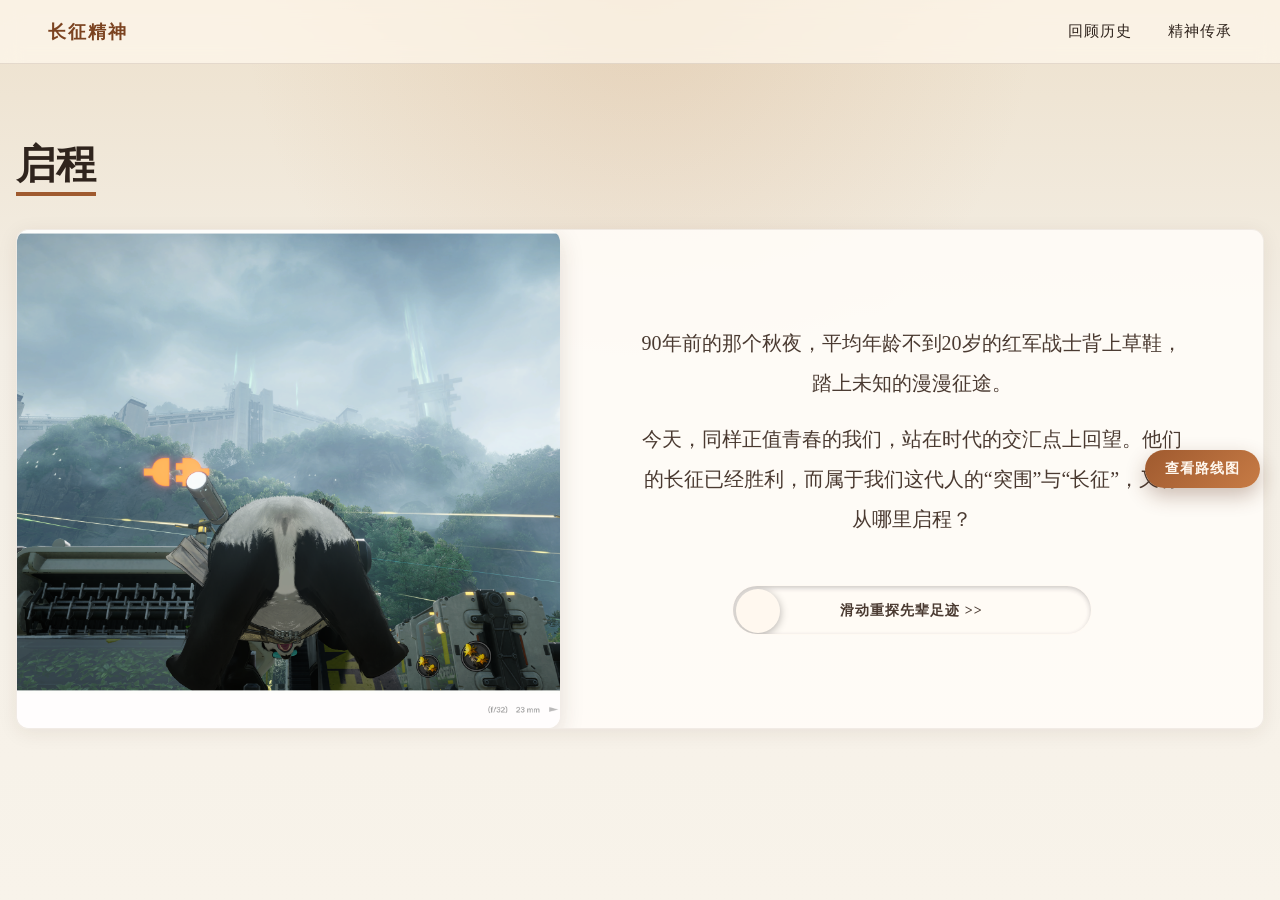
==== commit 19b04ad4: "Add files via upload" ====
--- a/page2.html
+++ b/page2.html
@@ -14,7 +14,7 @@
         <a href="index.html" class="nav-logo">长征精神</a>
         <ul class="nav-links">
             <li>
-                <a href="page2.html">历史背景</a>
+                <a href="page2.html">回顾历史</a>
                 <ul class="submenu">
                     <li><a href="#chapter1">启程</a></li>
                     <li><a href="#chapter2">四渡赤水河</a></li>
@@ -24,7 +24,7 @@
                     <li><a href="#chapter6">会宁会师</a></li>
                 </ul>
             </li>
-            <li><a href="page3.html">重要战役</a></li>
+            <li><a href="page3.html">精神传承</a></li>
         </ul>
     </nav>
     <!-- 侧边路线图 -->
@@ -51,7 +51,7 @@
     <!-- 内容部分 -->
     <!--四渡赤水河视频-->
     <div class="video-wrapper">
-        <p>待定</p>
+        <p>1</p>
         <video id="sidu-video" src="resources/video/待定.mp4" muted loop></video>
     </div>
     <!--正文-->
@@ -60,7 +60,7 @@
             <h2 class="chapter-title" id="chapter1">启程</h2>
             <article class="article-qicheng">
                 <div class="main-card" id="card1">
-                    <img src="resources/img/待定.png" alt="长征出发">
+                    <img src="resources/img/待定.png" alt="2">
                     <div class="card-content">
                         <h3>启程 · 告别瑞金</h3>
                         <p>1934年10月，第五次反“围剿”失败。中央红军主力8.6万人趁着夜色跨过于都河，被迫实行战略转移。没有欢送，只有夜色与秋风，这是一场向着未知的悲壮远征，却意外成为了中国命运的伟大转折。</p>
@@ -83,7 +83,7 @@
             <h2 class="chapter-title" id="chapter2">四渡赤水河</h2>
             <article class="article-sidu">
                 <div class="main-card" id="card2">
-                    <img src="resources/img/待定.png" alt="长征出发">
+                    <img src="resources/img/待定.png" alt="3">
                     <div class="card-content">
                         <h3>四渡赤水 · 伟人的“神来之笔”</h3>
                         <p>一场 3 万人对抗 40 万人的绝地反击。在川黔滇交界的崇山峻岭中，红军以高度的机动性，穿插迂回，硬生生在敌人的铜墙铁壁中撕开了一条生路。</p>
@@ -140,10 +140,10 @@
                             </div>
                         </div>
                         <div class="sticky-img-area">
-                            <img src="resources/img/待定.png" class="scroll-img active" data-index="0" alt="兵临江畔">
-                            <img src="resources/img/待定.png" class="scroll-img" data-index="1" alt="夺取渡船">
-                            <img src="resources/img/待定.png" class="scroll-img" data-index="2" alt="七天七夜">
-                            <img src="resources/img/待定.png" class="scroll-img" data-index="3" alt="七天七夜">
+                            <img src="resources/img/待定.png" class="scroll-img active" data-index="0" alt="4">
+                            <img src="resources/img/待定.png" class="scroll-img" data-index="1" alt="5">
+                            <img src="resources/img/待定.png" class="scroll-img" data-index="2" alt="6">
+                            <img src="resources/img/待定.png" class="scroll-img" data-index="3" alt="7">
                         </div>
                     </div>
                 </section>
@@ -160,7 +160,7 @@
             <h2 class="chapter-title" id="chapter3">巧渡金沙江</h2>
             <article class="article-qiaodu">
                 <div class="main-card" id="card3">
-                    <img src="resources/img/待定.png" alt="长征出发">
+                    <img src="resources/img/待定.png" alt="8">
                     <div class="card-content">
                         <h3>巧渡金沙江 · 跃出数十万大军重围</h3>
                         <p>“金沙水拍云崖暖”。金沙江，两侧悬崖峭壁，江水波涛汹涌，是阻挡红军北上的天然绝境。前有天险，后有几十万追兵，红军在这里上演了一场堪称奇迹的“生死大渡河”，从此彻底跳出了敌人的包围圈，掌握了长征的战略主动权。</p>
@@ -254,7 +254,7 @@
             <article class="article-feiduo" id="feiduo-section">
 
                 <div class="main-card" id="card4">
-                    <img src="resources/img/待定.png" alt="长征出发">
+                    <img src="resources/img/待定.png" alt="9">
                     <div class="card-content">
                         <h3>飞夺泸定桥 · 铁索寒风中的生死突击</h3>
                         <p>“大渡桥横铁索寒”。大渡河，水流湍急如雷，两岸是犹如刀削的悬崖峭壁。前有难以逾越的天险，后有薛岳几十万大军的疯狂追击。红军在这里，不仅要和全副武装的敌人抢时间，更要和人类的生理极限掰手腕。退一步，就是万丈深渊；前进一步，是枪林弹雨。</p>
@@ -295,7 +295,7 @@
             <h2 class="chapter-title" id="chapter5">过雪山、过草地</h2>
             <article class="article-guoxue" id="xueshan-section">
                 <div class="main-card" id="card5">
-                    <img src="resources/img/待定.png" alt="长征出发">
+                    <img src="resources/img/待定.png" alt="10">
                     <div class="card-content">
                         <h3>过雪山草地 · 挑战人类生存极限的悲壮行军</h3>
                         <p>甩开了敌兵的重重围堵，红军却迎来了长征途中最残酷的“自然之敌”。皑皑雪山，飞鸟绝迹；茫茫草地，暗藏杀机。在这里，夺走战士生命的不再是枪林弹雨，而是极寒、缺氧与饥饿。这是一场没有硝烟的战争，是凭借纯粹的信仰与钢铁意志，一步步生生蹚出来的生存奇迹。</p>
@@ -304,7 +304,7 @@
                 <div class="xuecao-scroll-container">
                     <div class="xueshan-card show">
                         <div class="main-card">
-                            <img src="resources/img/待定.png" alt="长征出发">
+                            <img src="resources/img/待定.png" alt="11">
                             <div class="card-content xuecao-card-container">
                                 <h3>过雪山 · 飞鸟绝迹的死亡之巅</h3>
                                 <p>海拔四千多米的夹金山，终年积雪，空气稀薄。绝大多数南方籍的红军战士，身上只有单薄的秋衣和磨破的草鞋，迎着零下二三十度的狂风暴雪艰难跋涉。在这里，没有震耳欲聋的枪炮声，只有令人窒息的寂静与极寒。高海拔缺氧让人头痛欲裂，一旦有人因体力不支坐下喘息，寒气便会瞬间冻僵血液，化作雪山上永远的路标。这不仅是一次行军，更是一场凭借纯粹信仰与残酷自然展开的殊死搏斗。</p>
@@ -323,7 +323,7 @@
                     </div>
                     <div class="caodi-card">
                         <div class="main-card">
-                            <img src="resources/img/待定.png" alt="长征出发">
+                            <img src="resources/img/待定.png" alt="12">
                             <div class="card-content xuecao-card-container">
                                 <h3>过草地 · 吞噬生命的绿色深渊</h3>
                                 <p>广袤的松潘草地看似平静，实则遍布着致命的黑水与淤泥。在这片方圆数百里连一棵树都找不到的荒野中，红军迎来了比雪山更令人绝望的考验——断粮与泥沼。干粮耗尽后，挖野草、吃树皮，甚至将随身的皮带和马鞍用水煮软切碎吞下，只为能再往前迈出一步。狂风暴雨的寒夜里，找不到一块干燥的平地，战士们只能背靠背坐在冰冷的泥水中取暖。无数年轻的生命没有倒在敌人的枪口下，却永远沉睡在了这片苍茫的野草之中。</p>
@@ -365,7 +365,7 @@
             <h2 class="chapter-title" id="chapter6">会宁会师</h2>
             <article class="article-huining" id="huining-section">
                 <div class="main-card" id="card5">
-                    <img src="resources/img/待定.png" alt="长征出发">
+                    <img src="resources/img/待定.png" alt="13">
                     <div class="card-content">
                         <h3>三军大会师 · 照亮革命的黎明</h3>
                         <p>1936年10月，历经两年多辗转大半个中国的九死一生，红一、红二、红四方面军终于在甘肃会宁和宁夏将台堡胜利会师。当衣衫褴褛却目光如炬的战友们紧紧相拥、喜极而泣时，这段跨越14个省、长达两万五千里的史诗远征，终于画上了震撼世界的句号。长征结束了，但长征精神的火种，才刚刚燎原。</p>
